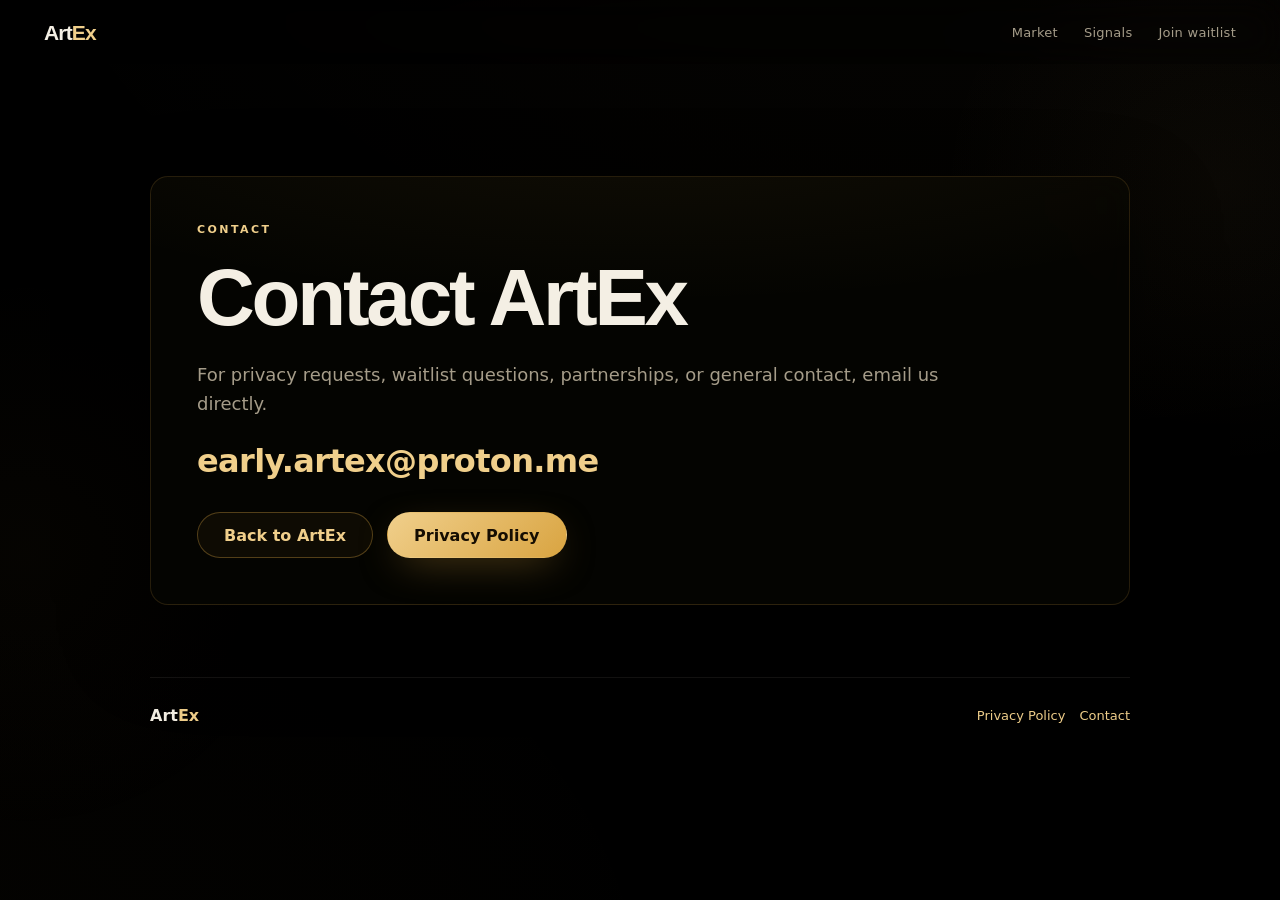
==== contact.html @ d0f44c61 "Add files via upload" ====
<!doctype html>
<html lang="en" class="legal-document">
  <head>
    <meta charset="utf-8" />
    <meta name="viewport" content="width=device-width, initial-scale=1" />
    <title>Contact | ArtEx</title>
    <meta
      name="description"
      content="Contact ArtEx for privacy requests, waitlist questions, partnerships, or general contact."
    />
    <meta
      http-equiv="Content-Security-Policy"
      content="default-src 'self'; script-src 'self'; style-src 'self' https://fonts.googleapis.com; font-src https://fonts.gstatic.com; img-src 'self'; object-src 'none'; base-uri 'self'; form-action 'self'; upgrade-insecure-requests"
    />
    <meta name="referrer" content="strict-origin-when-cross-origin" />
    <meta name="theme-color" content="#000000" />
    <link rel="preconnect" href="https://fonts.googleapis.com" />
    <link rel="preconnect" href="https://fonts.gstatic.com" crossorigin />
    <link href="https://fonts.googleapis.com/css2?family=Space+Grotesk:wght@300;400;500;600;700&family=DM+Sans:ital,opsz,wght@0,9..40,300;0,9..40,400;0,9..40,500;0,9..40,600;0,9..40,700;1,9..40,400&display=swap" rel="stylesheet" />
    <link rel="stylesheet" href="styles.css" />
  </head>
  <body class="legal-body">
    <div class="ambient ambient-one"></div>
    <div class="ambient ambient-two"></div>
    <header class="site-header">
      <a class="wordmark" href="index.html" aria-label="ArtEx home">
        <span class="wordmark-art">Art</span><span class="wordmark-ex">Ex</span>
      </a>
      <nav class="nav-links" aria-label="Primary navigation">
        <a href="index.html#market">Market</a>
        <a href="index.html#signals">Signals</a>
        <a href="index.html#waitlist">Join waitlist</a>
      </nav>
    </header>

    <main class="legal-main">
      <section class="legal-card">
        <p class="kicker">Contact</p>
        <h1 class="legal-title">Contact ArtEx</h1>
        <div class="legal-copy">
          <p>
            For privacy requests, waitlist questions, partnerships, or general contact, email us
            directly.
          </p>
          <p>
            <a class="legal-email" href="mailto:early.artex@proton.me">early.artex@proton.me</a>
          </p>
        </div>
        <div class="legal-actions">
          <a class="button secondary" href="index.html">Back to ArtEx</a>
          <a class="button primary" href="privacy.html">Privacy Policy</a>
        </div>
      </section>
    </main>

    <footer class="site-footer legal-footer">
      <span><span class="wordmark-art">Art</span><span class="wordmark-ex">Ex</span></span>
      <nav aria-label="Footer links">
        <a href="privacy.html">Privacy Policy</a>
        <a href="contact.html">Contact</a>
      </nav>
    </footer>
  </body>
</html>
---- styles.css ----
:root {
  color-scheme: dark;
  --bg: #000000;
  --panel: #0a0905;
  --text: #f4efe4;
  --muted: #a59c89;
  --faint: #6a6253;
  --line: rgba(244, 239, 228, 0.08);
  --line-gold: rgba(217, 164, 65, 0.22);
  --gold: #d9a441;
  --gold-soft: #f0cf8b;
  --gold-pale: #fdf2d2;
  --gold-deep: #8a6420;
  --accent: var(--gold);
  --accent-soft: var(--gold-soft);
  --profit: #91dfaa;
  --profit-soft: #ddffe8;
  --danger: #ff8b77;
  --max: 1180px;
  /* Radius scale: buttons/badges are pill, inputs 10px, cards 18px. */
  --radius-card: 18px;
  --radius-input: 10px;
}

* {
  box-sizing: border-box;
}

html {
  height: 100%;
  scroll-behavior: smooth;
}

body {
  min-height: 100%;
  margin: 0;
  background: var(--bg);
  color: var(--text);
  font-family: "DM Sans", ui-sans-serif, system-ui, -apple-system, sans-serif;
  letter-spacing: 0;
  overflow-x: hidden;
}

/* Faint golden hue over the black base, fixed to the viewport. */
body::before {
  content: "";
  position: fixed;
  inset: 0;
  z-index: -4;
  pointer-events: none;
  background:
    radial-gradient(110rem 70rem at 78% -22%, rgba(231, 183, 94, 0.028), transparent 60%),
    radial-gradient(90rem 60rem at -14% 112%, rgba(196, 146, 46, 0.022), transparent 62%);
}

body::selection,
body ::selection {
  background: rgba(217, 164, 65, 0.4);
}

a {
  color: inherit;
  text-decoration: none;
}

button,
input {
  font: inherit;
}

/* ── Backdrop layers ────────────────────────────────────── */
/* Soft gradient orbs instead of blur filters: same glow, far cheaper to render. */
.ambient {
  position: fixed;
  z-index: -2;
  width: 44vw;
  min-width: 24rem;
  aspect-ratio: 1;
  border-radius: 50%;
  pointer-events: none;
  animation: drift 26s ease-in-out infinite alternate;
}

.ambient-one {
  top: -6rem;
  right: -14rem;
  background: radial-gradient(circle, rgba(231, 183, 94, 0.035), transparent 72%);
}

.ambient-two {
  left: -16rem;
  bottom: 4rem;
  background: radial-gradient(circle, rgba(196, 146, 46, 0.028), transparent 72%);
  animation-duration: 32s;
}

/* ── Header ─────────────────────────────────────────────── */
.site-header {
  position: sticky;
  top: 0;
  z-index: 40;
  min-height: 64px;
  display: flex;
  align-items: center;
  justify-content: space-between;
  gap: 24px;
  padding: 0 clamp(18px, 4vw, 44px);
  background: rgba(0, 0, 0, 0.28);
  border-bottom: 0;
  backdrop-filter: blur(16px);
  -webkit-backdrop-filter: blur(16px);
}

.wordmark,
.button,
.market-column h3,
.waitlist-copy h2,
.site-footer span {
  font-weight: 700;
}

.wordmark {
  display: inline-flex;
  align-items: center;
  gap: 0;
  font-family: "Space Grotesk", sans-serif;
  font-size: 21px;
  font-weight: 700;
  letter-spacing: -0.04em;
  line-height: 1;
}

.wordmark-art {
  color: var(--text);
}

.wordmark-ex {
  color: var(--gold-soft);
}

.nav-links {
  display: flex;
  align-items: center;
  gap: 26px;
  color: var(--muted);
  font-size: 13px;
  letter-spacing: 0.02em;
}

.nav-links a,
.nav-links button {
  border: 0;
  padding: 0;
  color: inherit;
  background: transparent;
  font: inherit;
  cursor: pointer;
  transition: color 160ms ease;
}

.nav-links a:hover,
.nav-links button:hover {
  color: var(--gold-soft);
}

.section-shell {
  width: min(calc(100% - 32px), var(--max));
  margin: 0 auto;
}

/* ── Desktop panel deck (JS adds html.panel-mode ≥ 901px) ── */
html.panel-mode,
html.panel-mode body {
  height: 100%;
  overflow: hidden;
}

.panel-mode main {
  min-height: 100dvh;
  overflow: hidden;
}

.panel-mode [data-panel] {
  position: fixed;
  inset: 0;
  z-index: 1;
  pointer-events: none;
  opacity: 0;
  visibility: hidden;
  filter: blur(18px);
  transform: translate3d(0, 112px, 0);
  transition:
    opacity 1280ms cubic-bezier(0.2, 0.86, 0.18, 1),
    filter 1280ms cubic-bezier(0.2, 0.86, 0.18, 1),
    transform 1280ms cubic-bezier(0.2, 0.86, 0.18, 1),
    visibility 0ms linear 1280ms;
  will-change: opacity, filter, transform;
}

.panel-mode [data-panel].is-active {
  z-index: 3;
  pointer-events: auto;
  opacity: 1;
  visibility: visible;
  filter: blur(0);
  transform: translate3d(0, 0, 0);
  transition:
    opacity 1280ms cubic-bezier(0.2, 0.86, 0.18, 1),
    filter 1280ms cubic-bezier(0.2, 0.86, 0.18, 1),
    transform 1280ms cubic-bezier(0.2, 0.86, 0.18, 1),
    visibility 0ms;
}

.panel-mode [data-panel].is-before {
  filter: blur(18px);
  transform: translate3d(0, -112px, 0);
}

.panel-mode [data-panel].is-after {
  filter: blur(18px);
  transform: translate3d(0, 112px, 0);
}

.panel-mode .site-footer {
  display: none;
}

/* ── Mobile / tablet scrolling document (html.scroll-mode) ── */
.scroll-mode [data-panel] {
  scroll-margin-top: 76px;
}

.scroll-mode .hero {
  min-height: 100svh;
}

/* ── Hero ───────────────────────────────────────────────── */
.hero {
  min-height: 100dvh;
  display: grid;
  grid-template-columns: minmax(0, 0.86fr) minmax(430px, 1fr);
  align-items: center;
  gap: 64px;
  padding: 104px 0 46px;
}

.kicker {
  margin: 0;
  color: var(--gold-soft);
  font-size: 11px;
  font-weight: 600;
  letter-spacing: 0.22em;
  text-transform: uppercase;
}

h1,
h2,
h3,
p,
dl,
dd {
  margin: 0;
}

h1,
h2,
h3,
.wordmark,
.graph-metric strong,
.artist-card-quote strong {
  font-family: "Space Grotesk", "DM Sans", sans-serif;
}

h1 {
  max-width: 620px;
  margin-top: 16px;
  font-size: clamp(48px, 7vw, 92px);
  line-height: 0.94;
  font-weight: 700;
  letter-spacing: -0.03em;
}

h1 span {
  display: block;
}

.hero-lede {
  max-width: 540px;
  margin-top: 22px;
  color: var(--muted);
  font-size: clamp(16px, 1.4vw, 18px);
  line-height: 1.6;
}

.hero-actions {
  display: flex;
  flex-wrap: wrap;
  gap: 12px;
  margin-top: 30px;
}

/* ── Buttons ────────────────────────────────────────────── */
.button {
  position: relative;
  min-height: 48px;
  display: inline-flex;
  align-items: center;
  justify-content: center;
  overflow: hidden;
  border: 1px solid var(--line);
  border-radius: 999px;
  padding: 0 26px;
  color: var(--text);
  background: transparent;
  cursor: pointer;
  white-space: nowrap;
  transition: transform 180ms ease, border-color 180ms ease, background 180ms ease, box-shadow 180ms ease;
}

.button:hover {
  transform: translateY(-2px);
}

.button:active {
  transform: translateY(0) scale(0.985);
}

.button.primary {
  border-color: transparent;
  color: #150d02;
  background: linear-gradient(135deg, var(--gold-soft), var(--gold));
  box-shadow: 0 12px 40px -14px rgba(217, 164, 65, 0.55);
}

.button.primary:hover {
  box-shadow: 0 16px 46px -14px rgba(217, 164, 65, 0.7);
}

.button.primary::after {
  content: "";
  position: absolute;
  inset: -44%;
  background: linear-gradient(90deg, transparent, rgba(255, 255, 255, 0.28), transparent);
  transform: translateX(-110%) rotate(12deg);
  animation: sheen 5.4s ease-in-out infinite;
}

.button.ghost,
.button.secondary {
  color: var(--gold-soft);
  border-color: rgba(217, 164, 65, 0.34);
  background: rgba(217, 164, 65, 0.05);
}

.button.ghost:hover,
.button.secondary:hover {
  border-color: rgba(217, 164, 65, 0.7);
  background: rgba(217, 164, 65, 0.1);
}

.button.ghost.is-copied {
  color: var(--gold-soft);
  border-color: rgba(217, 164, 65, 0.7);
  background: rgba(217, 164, 65, 0.12);
}

/* ── Hero chart panel ───────────────────────────────────── */
.exchange-panel {
  position: relative;
  min-width: 0;
  overflow: visible;
  background: transparent;
  animation: panelFloat 8s ease-in-out infinite;
}

.preview-note,
.market-column span {
  color: var(--faint);
  font-size: 12px;
  letter-spacing: 0.08em;
  text-transform: uppercase;
}

.chart-frame {
  position: relative;
  margin: 0;
  overflow: visible;
  min-height: 470px;
  padding: 36px 28px 0;
  background: transparent;
}

.trend-chart {
  width: 100%;
  min-height: 268px;
  display: block;
  overflow: visible;
  transition:
    opacity 720ms cubic-bezier(0.2, 0.86, 0.18, 1),
    filter 720ms cubic-bezier(0.2, 0.86, 0.18, 1),
    transform 720ms cubic-bezier(0.2, 0.86, 0.18, 1);
}

.graph-head {
  position: relative;
  z-index: 2;
  display: grid;
  gap: 18px;
  transition:
    opacity 720ms cubic-bezier(0.2, 0.86, 0.18, 1),
    filter 720ms cubic-bezier(0.2, 0.86, 0.18, 1),
    transform 720ms cubic-bezier(0.2, 0.86, 0.18, 1);
}

.graph-artist {
  display: inline-flex;
  align-items: center;
  gap: 18px;
  min-width: 0;
  color: var(--text);
  font-size: clamp(28px, 3.4vw, 38px);
  font-weight: 400;
  line-height: 1.1;
}

.graph-artist span {
  min-width: 0;
}

.graph-avatar {
  width: 72px;
  height: 72px;
  flex: 0 0 auto;
  border: 1px solid rgba(240, 207, 139, 0.55);
  border-radius: 50%;
  object-fit: cover;
  filter: saturate(0.4) contrast(1.08);
  box-shadow: 0 0 28px rgba(217, 164, 65, 0.18);
  transition:
    opacity 520ms cubic-bezier(0.22, 1, 0.36, 1),
    transform 520ms cubic-bezier(0.22, 1, 0.36, 1);
}

.graph-metric {
  display: inline-flex;
  align-items: baseline;
  gap: 16px;
  padding-top: 6px;
  color: var(--text);
}

.graph-metric strong {
  color: var(--text);
  font-size: clamp(46px, 5.8vw, 74px);
  line-height: 0.95;
  font-weight: 700;
  letter-spacing: -0.01em;
  white-space: nowrap;
  text-shadow: 0 0 26px rgba(240, 207, 139, 0.14);
  transition:
    filter 70ms linear,
    transform 70ms cubic-bezier(0.16, 1, 0.3, 1);
  will-change: transform, opacity, filter;
}

.graph-metric strong.is-rising {
  animation: priceLift 720ms cubic-bezier(0.16, 1, 0.3, 1) both;
}

.graph-metric strong.is-tick-up {
  filter: brightness(1.18);
  transform: translate3d(0, -8px, 0);
}

.graph-metric strong.is-tick-down {
  filter: brightness(0.92);
  transform: translate3d(0, 5px, 0);
}

.graph-metric span {
  color: rgba(244, 239, 228, 0.85);
  font-size: clamp(22px, 2.6vw, 34px);
  font-weight: 400;
}

.graph-metric .graph-change {
  display: inline-flex;
  align-items: baseline;
  gap: 7px;
  margin-left: clamp(8px, 1.4vw, 16px);
  color: var(--profit);
  font-size: clamp(15px, 1.7vw, 21px);
  font-weight: 600;
  white-space: nowrap;
}

.graph-change i {
  font-style: normal;
  font-size: 0.62em;
  line-height: 1;
}

.graph-change b {
  font-weight: 700;
}

.graph-metric .graph-change.down {
  color: var(--danger);
}

@keyframes priceLift {
  0% {
    opacity: 0.42;
    transform: translate3d(0, 28px, 0);
    filter: blur(7px);
  }

  48% {
    opacity: 1;
    filter: blur(0);
  }

  100% {
    opacity: 1;
    transform: translate3d(0, 0, 0);
    filter: blur(0);
  }
}

.floating-trend {
  transform-origin: 50% 100%;
  animation: chartFloat 7s ease-in-out infinite;
}

.trend-line {
  fill: none;
  stroke: url("#trendStroke");
  stroke-linecap: round;
  stroke-linejoin: bevel;
  stroke-width: 4;
  opacity: 0;
}

.trend-glow {
  stroke-width: 15;
  filter: url("#trendBlur");
}

.trend-scan {
  stroke: var(--profit-soft);
  stroke-width: 4;
  opacity: 0;
  stroke-dasharray: 34 980;
  stroke-dashoffset: 34;
  animation: none;
}

.chart-dots circle {
  fill: var(--profit-soft);
  opacity: 0;
  filter: drop-shadow(0 0 12px rgba(145, 223, 170, 0.92));
  transition: opacity 220ms ease;
  animation: endpointPulse 2.6s ease-in-out infinite;
}

.preview-note {
  position: relative;
  padding: 0 28px;
  color: rgba(165, 156, 137, 0.55);
  background: transparent;
  line-height: 1.5;
  text-transform: none;
  letter-spacing: 0;
  transition:
    opacity 720ms cubic-bezier(0.2, 0.86, 0.18, 1),
    filter 720ms cubic-bezier(0.2, 0.86, 0.18, 1),
    transform 720ms cubic-bezier(0.2, 0.86, 0.18, 1);
}

/* ── Sections ───────────────────────────────────────────── */
.editorial-section,
.waitlist-section {
  padding-top: 138px;
}

.signal-section {
  padding-top: 116px;
}

.section-heading {
  max-width: 790px;
  display: grid;
  gap: 14px;
  margin-bottom: 30px;
}

.section-heading h2,
.waitlist-copy h2 {
  font-size: clamp(34px, 5vw, 66px);
  line-height: 0.98;
  font-weight: 700;
  letter-spacing: -0.025em;
}

.section-heading p:not(.kicker),
.waitlist-copy p:not(.kicker),
.market-column p {
  color: var(--muted);
  font-size: 16px;
  line-height: 1.62;
}

.market-columns {
  display: grid;
  grid-template-columns: repeat(3, minmax(0, 1fr));
  gap: clamp(24px, 4vw, 54px);
  overflow: visible;
  background: transparent;
}

.market-column {
  position: relative;
  min-height: 235px;
  display: grid;
  align-content: end;
  gap: 14px;
  padding: 0;
  transition: opacity 180ms ease, transform 180ms ease;
}

.market-column::before {
  content: "";
  position: absolute;
  left: 0;
  right: 24%;
  bottom: -18px;
  height: 1px;
  background: linear-gradient(90deg, rgba(217, 164, 65, 0.3), transparent);
  opacity: 0.6;
}

.market-column:hover {
  transform: translateY(-4px);
}

.market-column h3 {
  font-size: 23px;
  letter-spacing: -0.01em;
}

/* ── Market radar ───────────────────────────────────────── */
.market-intro {
  display: grid;
  grid-template-columns: minmax(0, 1fr) minmax(300px, 0.72fr);
  align-items: center;
  gap: clamp(28px, 5vw, 70px);
  margin-bottom: 34px;
}

.market-intro .section-heading {
  margin-bottom: 0;
}

.market-radar {
  justify-self: center;
  width: min(100%, 430px);
}

.radar-chart {
  width: 100%;
  height: auto;
  display: block;
  overflow: visible;
}

.radar-ring {
  fill: none;
  stroke: rgba(244, 239, 228, 0.1);
}

.radar-ring.ring-outer {
  stroke: rgba(244, 239, 228, 0.18);
}

/* The outer hexagon and its corner dots drift gently via JS (app.js). */

.radar-spokes line {
  stroke: rgba(244, 239, 228, 0.07);
}

.radar-label {
  fill: rgba(165, 156, 137, 0.8);
  font-size: 11px;
  font-weight: 600;
  letter-spacing: 0.14em;
}

.radar-vertex {
  fill: #e9e4d8;
}

.radar-data {
  fill: rgba(240, 207, 139, 0.12);
  stroke: rgba(240, 207, 139, 0.55);
  stroke-width: 1.6;
  stroke-linejoin: round;
  filter: drop-shadow(0 0 10px rgba(240, 207, 139, 0.16));
}

.radar-center {
  fill: #f4efe4;
  filter: drop-shadow(0 0 8px rgba(244, 239, 228, 0.6));
}

/* ── Pricing engine flow ────────────────────────────────── */
.engine-flow {
  position: relative;
  min-height: 360px;
  display: grid;
  grid-template-columns: minmax(220px, 0.74fr) minmax(260px, 1fr) minmax(300px, 0.84fr);
  align-items: center;
  gap: clamp(12px, 1.6vw, 26px);
  overflow: hidden;
}

/* ── Flowing card feeds ─────────────────────────────────── */
/* Viewport clips a track holding two identical lists; the track steps up one
   card pitch (card height + 12px gap) at a time and loops seamlessly at -50%. */
.signal-feed {
  position: relative;
  z-index: 2;
  height: 330px;
  overflow: hidden;
  opacity: 1;
  -webkit-mask-image: linear-gradient(
    180deg,
    transparent 0%,
    rgba(0, 0, 0, 0.45) 5%,
    #000 12%,
    #000 88%,
    rgba(0, 0, 0, 0.45) 95%,
    transparent 100%
  );
  mask-image: linear-gradient(
    180deg,
    transparent 0%,
    rgba(0, 0, 0, 0.45) 5%,
    #000 12%,
    #000 88%,
    rgba(0, 0, 0, 0.45) 95%,
    transparent 100%
  );
}

/* Track holds two identical card lists end-to-end; a CSS translate slides the
   whole track upward by exactly 50% so the seam is invisible, then loops. */
.feed-track {
  display: flex;
  flex-direction: column;
  will-change: transform;
  animation: feedScrollUp var(--feed-duration, 26s) linear infinite;
}

.has-js .feed-track {
  animation: none;
  transform: translate3d(0, 0, 0);
}

.feed-list {
  list-style: none;
  margin: 0;
  padding: 0;
}

.feed-list > li {
  margin: 0 0 12px;
  will-change: opacity;
}

.input-feed {
  --pitch: 74px;
  --feed-duration: 28s;
}

.artist-feed {
  --pitch: 82px;
  --feed-duration: 34s;
}

/* Platform data cards (engine inputs) */
.feed-card {
  height: 62px;
  display: grid;
  align-content: center;
  gap: 5px;
  padding: 0 16px;
  border: 1px solid rgba(244, 239, 228, 0.16);
  border-radius: 14px;
  background: rgba(12, 11, 9, 0.82);
  box-shadow:
    inset 0 1px 0 rgba(255, 255, 255, 0.025),
    0 12px 28px rgba(0, 0, 0, 0.2);
}

.feed-card-top {
  display: flex;
  align-items: center;
  justify-content: space-between;
  gap: 10px;
}

.feed-platform {
  color: var(--faint);
  font-size: 10px;
  font-weight: 600;
  letter-spacing: 0.14em;
  text-transform: uppercase;
  white-space: nowrap;
  overflow: hidden;
  text-overflow: ellipsis;
}

.feed-chip {
  flex: 0 0 auto;
  color: var(--muted);
  font-size: 9px;
  font-weight: 600;
  letter-spacing: 0.1em;
  text-transform: uppercase;
  border: 1px solid rgba(244, 239, 228, 0.14);
  border-radius: 6px;
  padding: 2.5px 7px;
}

.feed-card-main {
  display: flex;
  align-items: baseline;
  justify-content: space-between;
  gap: 10px;
}

.feed-metric {
  color: var(--text);
  font-size: 14px;
  font-weight: 600;
  white-space: nowrap;
  overflow: hidden;
  text-overflow: ellipsis;
}

.feed-delta {
  flex: 0 0 auto;
  color: var(--profit);
  font-size: 12.5px;
  font-weight: 600;
}

.feed-delta.down {
  color: var(--danger);
}

.flow-field {
  position: relative;
  height: 300px;
  margin-left: -8px;
}

.engine-network {
  width: 100%;
  height: 100%;
  display: block;
  overflow: visible;
}

.stream-path {
  fill: none;
  stroke: rgba(244, 239, 228, 0.16);
  stroke-width: 1.5;
  stroke-linecap: round;
  stroke-linejoin: round;
}

.stream-trunk {
  stroke: rgba(244, 239, 228, 0.22);
}

.data-packet {
  fill: var(--gold-soft);
  opacity: 0.95;
}

.data-packet.packet-two,
.data-packet.packet-four,
.data-packet.packet-six {
  fill: #e1b055;
}

.data-packet.packet-three,
.data-packet.packet-five {
  fill: #fdf2d2;
}

/* ── Artist index cards ─────────────────────────────────── */
.artist-cards {
  width: min(100%, 330px);
  align-self: center;
  justify-self: start;
}

.artist-card {
  height: 70px;
  display: flex;
  align-items: center;
  gap: 14px;
  min-width: 0;
  padding: 0 18px;
  border: 1px solid rgba(244, 239, 228, 0.16);
  border-radius: 16px;
  background: rgba(12, 11, 9, 0.82);
  box-shadow:
    inset 0 1px 0 rgba(255, 255, 255, 0.025),
    0 12px 28px rgba(0, 0, 0, 0.2);
}

.artist-card-avatar {
  width: 42px;
  height: 42px;
  flex: 0 0 auto;
  border-radius: 50%;
  object-fit: cover;
  filter: saturate(0.85);
}

.artist-card-id {
  display: grid;
  gap: 3px;
  min-width: 0;
}

.artist-card-id strong {
  color: var(--text);
  font-size: 15px;
  font-weight: 600;
  line-height: 1.1;
  white-space: nowrap;
  overflow: hidden;
  text-overflow: ellipsis;
}

.artist-card-id span {
  color: var(--faint);
  font-size: 12px;
}

.artist-card-quote {
  display: grid;
  gap: 3px;
  margin-left: auto;
  text-align: right;
}

.artist-card-quote strong {
  color: var(--text);
  font-size: 16px;
  font-weight: 600;
  line-height: 1.1;
  white-space: nowrap;
}

.artist-card-quote strong em {
  font-style: normal;
  font-size: 11px;
  font-weight: 500;
  color: var(--muted);
  letter-spacing: 0.04em;
}

.quote-change {
  display: inline-flex;
  align-items: center;
  justify-content: flex-end;
  gap: 5px;
  font-size: 12.5px;
  font-weight: 600;
}

.quote-change i {
  font-style: normal;
  font-size: 8.5px;
  line-height: 1;
}

.quote-change.up {
  color: var(--profit);
}

.quote-change.down {
  color: var(--danger);
}

/* ── Waitlist ───────────────────────────────────────────── */
.waitlist-section {
  min-height: 100dvh;
  display: grid;
  grid-template-columns: minmax(0, 0.92fr) minmax(400px, 0.62fr);
  gap: 42px;
  align-items: center;
  align-content: center;
  padding-top: 92px;
  padding-bottom: 28px;
}

.waitlist-copy h2 {
  margin-top: 8px;
  font-size: clamp(40px, 4.6vw, 62px);
  line-height: 0.96;
}

.waitlist-copy p:not(.kicker) {
  max-width: 600px;
  margin-top: 18px;
}

.headline-cycle-wrap {
  display: grid;
  margin-top: 16px;
}

.headline-phrase {
  margin: 0;
  grid-area: 1 / 1;
}

/* Without JS the phrases cannot cycle; show only the first one. */
html:not(.has-js) .headline-phrase:not([data-phrase="0"]) {
  display: none;
}

.has-js .headline-phrase {
  opacity: 0;
  transform: translateY(22px);
  transition:
    opacity 660ms cubic-bezier(0.2, 0.86, 0.18, 1),
    transform 660ms cubic-bezier(0.2, 0.86, 0.18, 1);
  will-change: opacity, transform;
}

.has-js .headline-phrase.is-active {
  opacity: 1;
  transform: translateY(0);
}

.has-js .headline-phrase.is-exiting {
  opacity: 0;
  transform: translateY(-18px);
  transition:
    opacity 460ms ease,
    transform 460ms ease;
}

.phrase-punch {
  color: var(--gold-soft);
}

.waitlist-lede {
  max-width: 540px;
  margin-top: 16px;
  color: var(--muted);
  font-size: clamp(14px, 1.2vw, 16px);
  line-height: 1.5;
}

.waitlist-perks {
  display: grid;
  gap: 10px;
  margin: 18px 0 0;
  padding: 0;
  list-style: none;
}

.waitlist-perks li {
  display: flex;
  align-items: center;
  gap: 13px;
}

.perk-mark {
  display: inline-flex;
  align-items: center;
  justify-content: center;
  width: 23px;
  height: 23px;
  flex: 0 0 auto;
  border-radius: 50%;
  color: var(--gold-soft);
  background: rgba(217, 164, 65, 0.09);
  border: 1px solid rgba(217, 164, 65, 0.3);
}

.perk-text {
  display: flex;
  align-items: baseline;
  flex-wrap: wrap;
  gap: 4px 9px;
  color: var(--muted);
  font-size: 14px;
  line-height: 1.28;
}

.perk-text strong {
  color: var(--text);
  font-weight: 600;
}

/* The CTA only reveals the form via JS; without JS the form is already shown. */
.waitlist-cta-row {
  display: none;
}

.has-js .waitlist-cta-row {
  display: flex;
  align-items: center;
  flex-wrap: wrap;
  gap: 16px 20px;
  margin-top: 18px;
  opacity: 0;
  transform: translateY(14px);
  transition:
    opacity 700ms cubic-bezier(0.2, 0.86, 0.18, 1),
    transform 700ms cubic-bezier(0.2, 0.86, 0.18, 1);
}

.has-js .waitlist-cta-row.is-visible {
  opacity: 1;
  transform: translateY(0);
}

/* ── Right column: form / success stack ─────────────────── */
.waitlist-panel-right {
  display: grid;
  align-self: center;
}

.waitlist-panel-right > * {
  grid-area: 1 / 1;
}

.waitlist-form {
  display: grid;
  gap: 16px;
  border: 1px solid var(--line);
  border-radius: var(--radius-card);
  padding: 28px 26px 24px;
  background: linear-gradient(180deg, rgba(18, 15, 8, 0.72), rgba(2, 2, 1, 0.8));
  box-shadow:
    0 30px 70px -32px rgba(0, 0, 0, 0.85),
    inset 0 1px 0 rgba(255, 255, 255, 0.04);
  backdrop-filter: blur(20px);
}

.has-js .waitlist-form {
  opacity: 0;
  pointer-events: none;
  transform: translate3d(0, 28px, 0);
  transition:
    opacity 900ms cubic-bezier(0.2, 0.86, 0.18, 1),
    transform 900ms cubic-bezier(0.2, 0.86, 0.18, 1);
}

.has-js .waitlist-form.is-revealed {
  opacity: 1;
  pointer-events: auto;
  transform: translate3d(0, 0, 0);
}

.waitlist-form.is-dismissed {
  display: none;
}

.form-eyebrow {
  margin: 0 0 2px;
  color: var(--gold-soft);
  font-size: 11px;
  font-weight: 600;
  letter-spacing: 0.16em;
  text-transform: uppercase;
}

label {
  display: grid;
  gap: 8px;
  color: var(--muted);
  font-size: 13px;
}

.label-optional {
  color: var(--faint);
  font-size: 11px;
  letter-spacing: 0.04em;
  text-transform: uppercase;
}

input {
  width: 100%;
  min-height: 50px;
  border: 1px solid rgba(244, 239, 228, 0.14);
  border-radius: var(--radius-input);
  outline: 0;
  padding: 0 14px;
  color: var(--text);
  background: rgba(0, 0, 0, 0.6);
  transition: border-color 160ms ease, box-shadow 160ms ease, background 160ms ease;
}

input::placeholder {
  color: #756c5a;
}

input:focus {
  border-color: rgba(240, 207, 139, 0.6);
  box-shadow: 0 0 0 4px rgba(217, 164, 65, 0.12);
  background: rgba(0, 0, 0, 0.9);
}

/* Honeypot: visually removed for humans, present for bots. */
.hp-field {
  position: absolute !important;
  width: 1px;
  height: 1px;
  margin: -1px;
  padding: 0;
  overflow: hidden;
  clip: rect(0 0 0 0);
  clip-path: inset(50%);
  white-space: nowrap;
  border: 0;
}

.form-button {
  width: 100%;
  margin-top: 3px;
}

.form-status {
  min-height: 22px;
  color: var(--gold-soft);
  font-size: 14px;
}

.form-status.success {
  color: var(--gold-soft);
}

.form-status.error {
  color: var(--danger);
}

.form-fineprint {
  margin: 2px 0 0;
  color: var(--faint);
  font-size: 12px;
  line-height: 1.45;
}

.form-fineprint a,
.site-footer a {
  border: 0;
  padding: 0;
  color: var(--gold-soft);
  background: transparent;
  font: inherit;
  text-decoration: none;
  cursor: pointer;
}

.form-fineprint a:hover,
.site-footer a:hover,
.contact-email:hover,
.legal-email:hover {
  color: var(--text);
}

/* ── Success card ───────────────────────────────────────── */
.waitlist-success {
  align-content: start;
  gap: 14px;
  padding: 34px 30px 30px;
  border: 1px solid rgba(217, 164, 65, 0.28);
  border-radius: var(--radius-card);
  background:
    radial-gradient(120% 90% at 50% -10%, rgba(217, 164, 65, 0.14), transparent 60%),
    linear-gradient(180deg, rgba(18, 15, 8, 0.78), rgba(2, 2, 1, 0.84));
  box-shadow:
    0 30px 70px -32px rgba(0, 0, 0, 0.85),
    inset 0 1px 0 rgba(255, 255, 255, 0.04);
  backdrop-filter: blur(20px);
}

.has-js .waitlist-success {
  display: grid;
}

.has-js .waitlist-success[hidden] {
  display: none;
}

.waitlist-success.is-shown {
  animation: successIn 760ms cubic-bezier(0.16, 1, 0.3, 1) both;
}

.success-mark {
  display: inline-flex;
  align-items: center;
  justify-content: center;
  width: 52px;
  height: 52px;
  border-radius: 50%;
  color: #1c1204;
  background: linear-gradient(140deg, var(--gold-pale), var(--gold-soft));
  box-shadow: 0 0 30px rgba(217, 164, 65, 0.38);
  animation: successMarkPop 620ms cubic-bezier(0.16, 1, 0.3, 1) 160ms both;
}

.success-title {
  font-size: clamp(28px, 3.4vw, 38px);
  line-height: 1;
  font-weight: 700;
  letter-spacing: -0.02em;
}

.success-body {
  max-width: 42ch;
  color: var(--muted);
  font-size: 15px;
  line-height: 1.55;
}

.success-body strong {
  color: var(--text);
  font-weight: 600;
}

.success-share {
  display: grid;
  gap: 12px;
  margin-top: 6px;
  padding-top: 18px;
  border-top: 1px solid var(--line);
}

.success-share-copy {
  margin: 0;
  color: var(--muted);
  font-size: 14px;
  line-height: 1.45;
}

.button.ghost {
  min-height: 46px;
  justify-self: start;
  padding: 0 22px;
}

/* ── Footer ─────────────────────────────────────────────── */
.site-footer {
  width: min(calc(100% - 32px), var(--max));
  display: flex;
  align-items: center;
  justify-content: space-between;
  gap: 18px;
  margin: 0 auto;
  border-top: 1px solid var(--line);
  padding: 28px 0 34px;
  color: var(--muted);
}

.site-footer nav {
  display: flex;
  flex-wrap: wrap;
  justify-content: flex-end;
  gap: 14px;
  font-size: 13px;
}

/* ── Legal / contact pages ──────────────────────────────── */
.legal-document,
.legal-document body {
  height: auto;
  min-height: 100%;
  overflow: auto;
}

.legal-body {
  min-height: 100vh;
}

.legal-main {
  width: min(calc(100% - 32px), 980px);
  display: grid;
  gap: 26px;
  margin: 0 auto;
  padding: clamp(54px, 9vw, 112px) 0 72px;
}

.legal-card {
  display: grid;
  gap: 24px;
  border: 1px solid rgba(217, 164, 65, 0.16);
  border-radius: var(--radius-card);
  padding: clamp(24px, 5vw, 46px);
  background:
    radial-gradient(140% 90% at 50% -20%, rgba(217, 164, 65, 0.07), transparent 55%),
    rgba(6, 5, 2, 0.82);
  box-shadow: 0 32px 90px rgba(0, 0, 0, 0.45);
  backdrop-filter: blur(14px);
}

.legal-title {
  max-width: 760px;
  margin: 0;
  font-family: "Space Grotesk", sans-serif;
  font-size: clamp(40px, 7.5vw, 80px);
  line-height: 0.95;
  letter-spacing: -0.04em;
}

.legal-copy {
  display: grid;
  gap: 18px;
  max-width: 760px;
  color: var(--muted);
  font-size: clamp(16px, 2vw, 18px);
  line-height: 1.62;
}

.legal-copy p {
  margin: 0;
}

.contact-email,
.legal-email {
  width: fit-content;
  color: var(--gold-soft);
  font-size: clamp(22px, 5vw, 32px);
  font-weight: 700;
  letter-spacing: -0.02em;
  overflow-wrap: anywhere;
}

.legal-actions {
  display: flex;
  flex-wrap: wrap;
  gap: 14px;
  align-items: center;
}

.legal-actions .button {
  min-height: 46px;
}

.legal-footer {
  width: min(calc(100% - 32px), 980px);
}

/* ── Reveal system ──────────────────────────────────────── */
.reveal {
  opacity: 1;
  transform: none;
  will-change: opacity, transform, filter;
}

.has-js .reveal {
  opacity: 0;
  filter: blur(12px);
  transform: translate3d(0, 54px, 0);
  transition:
    opacity 1180ms cubic-bezier(0.2, 0.86, 0.18, 1),
    filter 1180ms cubic-bezier(0.2, 0.86, 0.18, 1),
    transform 1180ms cubic-bezier(0.2, 0.86, 0.18, 1);
}

.has-js [data-panel].is-active .reveal,
.has-js .reveal.in-view {
  opacity: 1;
  filter: blur(0);
  transform: translate3d(0, 0, 0);
}

.market-column.reveal:nth-child(2) {
  transition-delay: 90ms;
}

.market-column.reveal:nth-child(3) {
  transition-delay: 180ms;
}

.is-switching .graph-head,
.is-switching .trend-chart,
.is-switching .preview-note {
  opacity: 0;
  filter: blur(14px);
  transform: translate3d(0, 28px, 0);
}

.is-switching .graph-avatar {
  transform: scale(0.96);
}

/* ── Keyframes ──────────────────────────────────────────── */
@keyframes feedScrollUp {
  0% {
    transform: translateY(0);
  }
  100% {
    transform: translateY(-50%);
  }
}

@keyframes feedScrollDown {
  0% {
    transform: translateY(-50%);
  }
  100% {
    transform: translateY(0);
  }
}

@keyframes drift {
  from {
    transform: translate3d(0, 0, 0) scale(1);
  }

  to {
    transform: translate3d(-3rem, 2rem, 0) scale(1.12);
  }
}

@keyframes sheen {
  0%,
  52% {
    transform: translateX(-110%) rotate(12deg);
  }

  76%,
  100% {
    transform: translateX(110%) rotate(12deg);
  }
}

@keyframes panelFloat {
  0%,
  100% {
    transform: translateY(0);
  }

  50% {
    transform: translateY(-10px);
  }
}

@keyframes signalTravel {
  0% {
    stroke-dashoffset: 120;
    opacity: 0;
  }

  18%,
  72% {
    opacity: 0.85;
  }

  100% {
    stroke-dashoffset: -980;
    opacity: 0;
  }
}

@keyframes chartFloat {
  0%,
  100% {
    transform: translateY(0);
  }

  50% {
    transform: translateY(-5px);
  }
}

@keyframes endpointPulse {
  0%,
  100% {
    opacity: 0.95;
    transform: scale(1);
  }

  50% {
    opacity: 1;
    transform: scale(1.35);
  }
}

@keyframes successIn {
  from {
    opacity: 0;
    transform: translate3d(0, 26px, 0) scale(0.98);
    filter: blur(8px);
  }
  to {
    opacity: 1;
    transform: translate3d(0, 0, 0) scale(1);
    filter: blur(0);
  }
}

@keyframes successMarkPop {
  0% {
    opacity: 0;
    transform: scale(0.5);
  }
  60% {
    transform: scale(1.12);
  }
  100% {
    opacity: 1;
    transform: scale(1);
  }
}

/* ── Tablet ─────────────────────────────────────────────── */
@media (max-width: 980px) {
  .market-intro {
    grid-template-columns: 1fr;
    gap: 26px;
  }

  .market-radar {
    width: min(100%, 380px);
  }

  .hero,
  .waitlist-section {
    grid-template-columns: 1fr;
  }

  .hero {
    gap: 34px;
    padding-top: 96px;
  }

  .market-columns {
    grid-template-columns: 1fr;
    gap: 24px;
  }

  .market-column {
    min-height: 0;
  }

  .engine-flow {
    grid-template-columns: minmax(150px, 0.8fr) minmax(150px, 0.8fr) minmax(250px, 1fr);
    grid-template-areas: "sources flow cards";
    min-height: 360px;
  }

  .input-feed {
    grid-area: sources;
  }

  .flow-field {
    grid-area: flow;
  }

  .artist-cards {
    grid-area: cards;
    width: min(100%, 340px);
    justify-self: end;
  }

  .signal-feed {
    height: 300px;
  }
}

/* ── Phones ─────────────────────────────────────────────── */
@media (max-width: 760px) {
  .nav-links {
    gap: 16px;
    font-size: 12px;
  }

  .nav-links a:not([href$="#waitlist"]):not([href$="index.html#waitlist"]) {
    display: none;
  }
}

@media (max-width: 720px) {
  .market-radar {
    width: min(100%, 320px);
  }

  .section-shell {
    width: min(calc(100% - 28px), var(--max));
  }

  .site-header {
    min-height: 58px;
  }

  h1 {
    max-width: 100%;
    font-size: clamp(40px, 11.5vw, 52px);
  }

  .hero {
    gap: 26px;
    align-content: center;
    padding: 92px 0 32px;
  }

  .hero-lede {
    margin-top: 14px;
    font-size: 15px;
    line-height: 1.5;
  }

  .hero-actions {
    margin-top: 20px;
  }

  .hero-actions .button,
  .form-button,
  .waitlist-cta-row .button {
    width: 100%;
  }

  .button {
    min-height: 48px;
  }

  .chart-frame {
    min-height: 0;
    padding: 6px 0 0;
  }

  .trend-chart {
    min-height: 170px;
  }

  .graph-head {
    gap: 8px;
  }

  .graph-artist {
    gap: 12px;
    font-size: 25px;
  }

  .graph-avatar {
    width: 48px;
    height: 48px;
  }

  .graph-metric strong {
    font-size: 40px;
  }

  .graph-metric span {
    font-size: 19px;
  }

  .preview-note {
    padding: 0;
    font-size: 11px;
  }

  .editorial-section,
  .waitlist-section {
    padding-top: 96px;
  }

  .signal-section {
    padding-top: 88px;
  }

  .editorial-section,
  .signal-section {
    padding-bottom: 40px;
  }

  .section-heading {
    gap: 10px;
    margin-bottom: 22px;
  }

  .section-heading h2,
  .waitlist-copy h2 {
    font-size: clamp(30px, 9.4vw, 42px);
    line-height: 1;
  }

  .section-heading p:not(.kicker),
  .waitlist-copy p:not(.kicker),
  .market-column p {
    font-size: 14px;
    line-height: 1.55;
  }

  .market-column {
    gap: 8px;
  }

  .market-column h3 {
    font-size: 19px;
  }

  .engine-flow {
    min-height: 0;
    grid-template-columns: 1fr;
    grid-template-areas:
      "sources"
      "flow"
      "cards";
    gap: 14px;
  }

  .signal-feed {
    height: 248px;
  }

  .flow-field {
    height: 96px;
  }

  .artist-cards {
    width: 100%;
    justify-self: stretch;
  }

  .waitlist-section {
    min-height: 0;
    gap: 28px;
    padding-top: 92px;
    padding-bottom: 48px;
  }

  .waitlist-copy h2 {
    font-size: clamp(30px, 8.4vw, 40px);
    line-height: 0.98;
  }

  .waitlist-lede {
    margin-top: 12px;
    font-size: 14px;
    line-height: 1.45;
  }

  .waitlist-perks {
    gap: 9px;
    margin-top: 14px;
  }

  .perk-text {
    font-size: 13px;
  }

  .waitlist-cta-row {
    margin-top: 16px;
  }

  .waitlist-form {
    gap: 13px;
    padding: 22px 18px 18px;
  }

  .waitlist-success {
    padding: 24px 20px 22px;
  }

  .success-mark {
    width: 44px;
    height: 44px;
  }

  input {
    min-height: 48px;
  }

  .site-footer {
    flex-direction: column;
    align-items: flex-start;
    gap: 12px;
    padding: 24px 0 30px;
  }

  .site-footer nav {
    justify-content: flex-start;
  }
}

@media (prefers-reduced-motion: reduce) {
  *,
  *::before,
  *::after {
    scroll-behavior: auto !important;
    animation-duration: 1ms !important;
    animation-iteration-count: 1 !important;
    transition-duration: 1ms !important;
  }
}
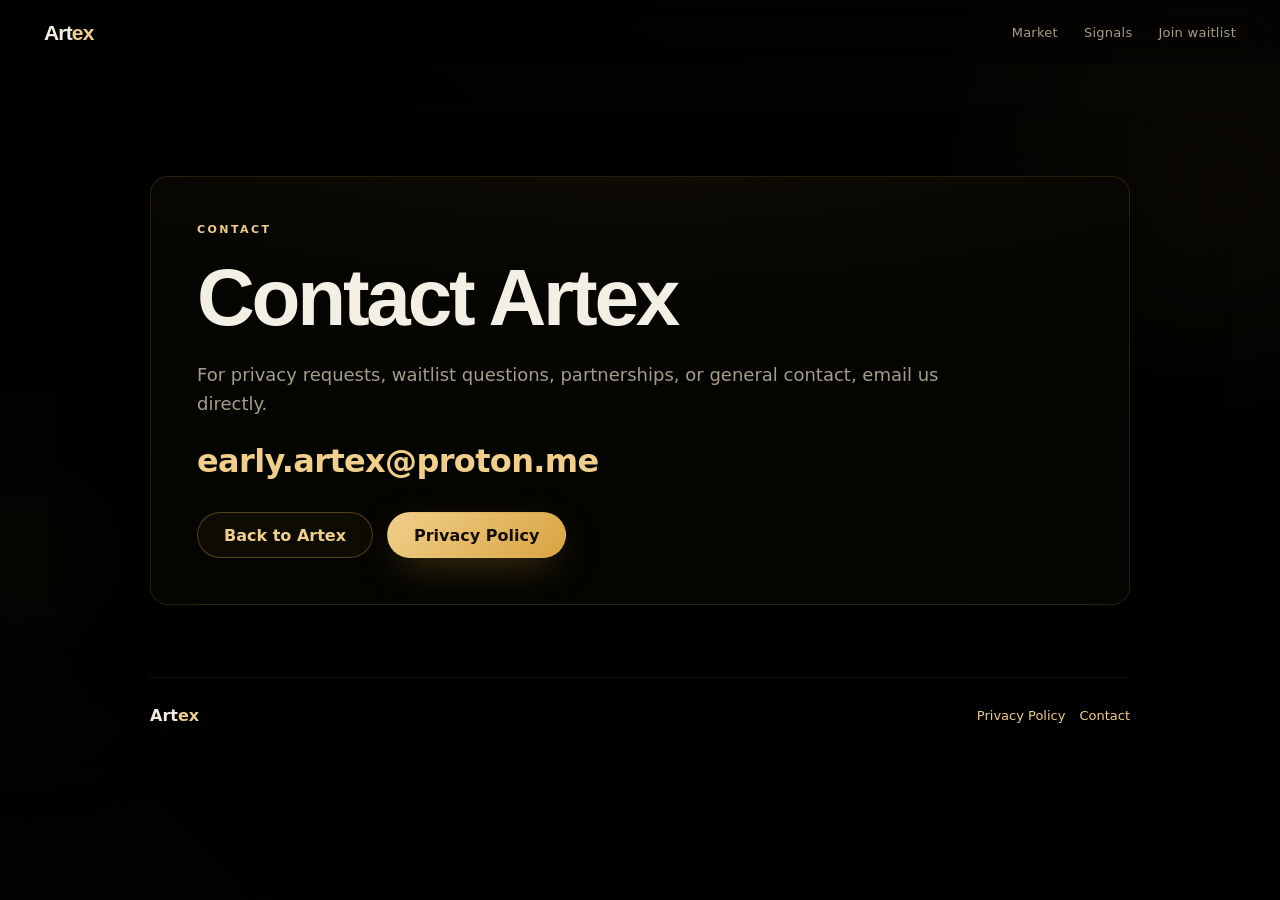
==== commit 96239508: "Update Artex waitlist experience" ====
--- a/contact.html
+++ b/contact.html
@@ -3,10 +3,10 @@
   <head>
     <meta charset="utf-8" />
     <meta name="viewport" content="width=device-width, initial-scale=1" />
-    <title>Contact | ArtEx</title>
+    <title>Contact | Artex</title>
     <meta
       name="description"
-      content="Contact ArtEx for privacy requests, waitlist questions, partnerships, or general contact."
+      content="Contact Artex for privacy requests, waitlist questions, partnerships, or general contact."
     />
     <meta
       http-equiv="Content-Security-Policy"
@@ -23,8 +23,8 @@
     <div class="ambient ambient-one"></div>
     <div class="ambient ambient-two"></div>
     <header class="site-header">
-      <a class="wordmark" href="index.html" aria-label="ArtEx home">
-        <span class="wordmark-art">Art</span><span class="wordmark-ex">Ex</span>
+      <a class="wordmark" href="index.html" aria-label="Artex home">
+        <span class="wordmark-art">Art</span><span class="wordmark-ex">ex</span>
       </a>
       <nav class="nav-links" aria-label="Primary navigation">
         <a href="index.html#market">Market</a>
@@ -36,7 +36,7 @@
     <main class="legal-main">
       <section class="legal-card">
         <p class="kicker">Contact</p>
-        <h1 class="legal-title">Contact ArtEx</h1>
+        <h1 class="legal-title">Contact Artex</h1>
         <div class="legal-copy">
           <p>
             For privacy requests, waitlist questions, partnerships, or general contact, email us
@@ -47,14 +47,14 @@
           </p>
         </div>
         <div class="legal-actions">
-          <a class="button secondary" href="index.html">Back to ArtEx</a>
+          <a class="button secondary" href="index.html">Back to Artex</a>
           <a class="button primary" href="privacy.html">Privacy Policy</a>
         </div>
       </section>
     </main>
 
     <footer class="site-footer legal-footer">
-      <span><span class="wordmark-art">Art</span><span class="wordmark-ex">Ex</span></span>
+      <span><span class="wordmark-art">Art</span><span class="wordmark-ex">ex</span></span>
       <nav aria-label="Footer links">
         <a href="privacy.html">Privacy Policy</a>
         <a href="contact.html">Contact</a>
--- a/styles.css
+++ b/styles.css
@@ -788,37 +788,27 @@
 }
 
 /* Platform data cards (engine inputs) */
-.feed-card {
-  height: 62px;
-  display: grid;
-  align-content: center;
-  gap: 5px;
-  padding: 0 16px;
-  border: 1px solid rgba(244, 239, 228, 0.16);
-  border-radius: 14px;
-  background: rgba(12, 11, 9, 0.82);
+.feed-card {
+  height: 62px;
+  display: flex;
+  align-items: center;
+  justify-content: center;
+  gap: 10px;
+  padding: 0 16px;
+  text-align: center;
+  border: 1px solid rgba(244, 239, 228, 0.16);
+  border-radius: 14px;
+  background: rgba(12, 11, 9, 0.82);
   box-shadow:
     inset 0 1px 0 rgba(255, 255, 255, 0.025),
     0 12px 28px rgba(0, 0, 0, 0.2);
 }
 
-.feed-card-top {
-  display: flex;
-  align-items: center;
-  justify-content: space-between;
-  gap: 10px;
-}
-
-.feed-platform {
-  color: var(--faint);
-  font-size: 10px;
-  font-weight: 600;
-  letter-spacing: 0.14em;
-  text-transform: uppercase;
-  white-space: nowrap;
-  overflow: hidden;
-  text-overflow: ellipsis;
-}
+.feed-card-top {
+  display: flex;
+  align-items: center;
+  justify-content: center;
+}
 
 .feed-chip {
   flex: 0 0 auto;
@@ -832,12 +822,12 @@
   padding: 2.5px 7px;
 }
 
-.feed-card-main {
-  display: flex;
-  align-items: baseline;
-  justify-content: space-between;
-  gap: 10px;
-}
+.feed-card-main {
+  display: flex;
+  align-items: baseline;
+  justify-content: center;
+  gap: 10px;
+}
 
 .feed-metric {
   color: var(--text);
